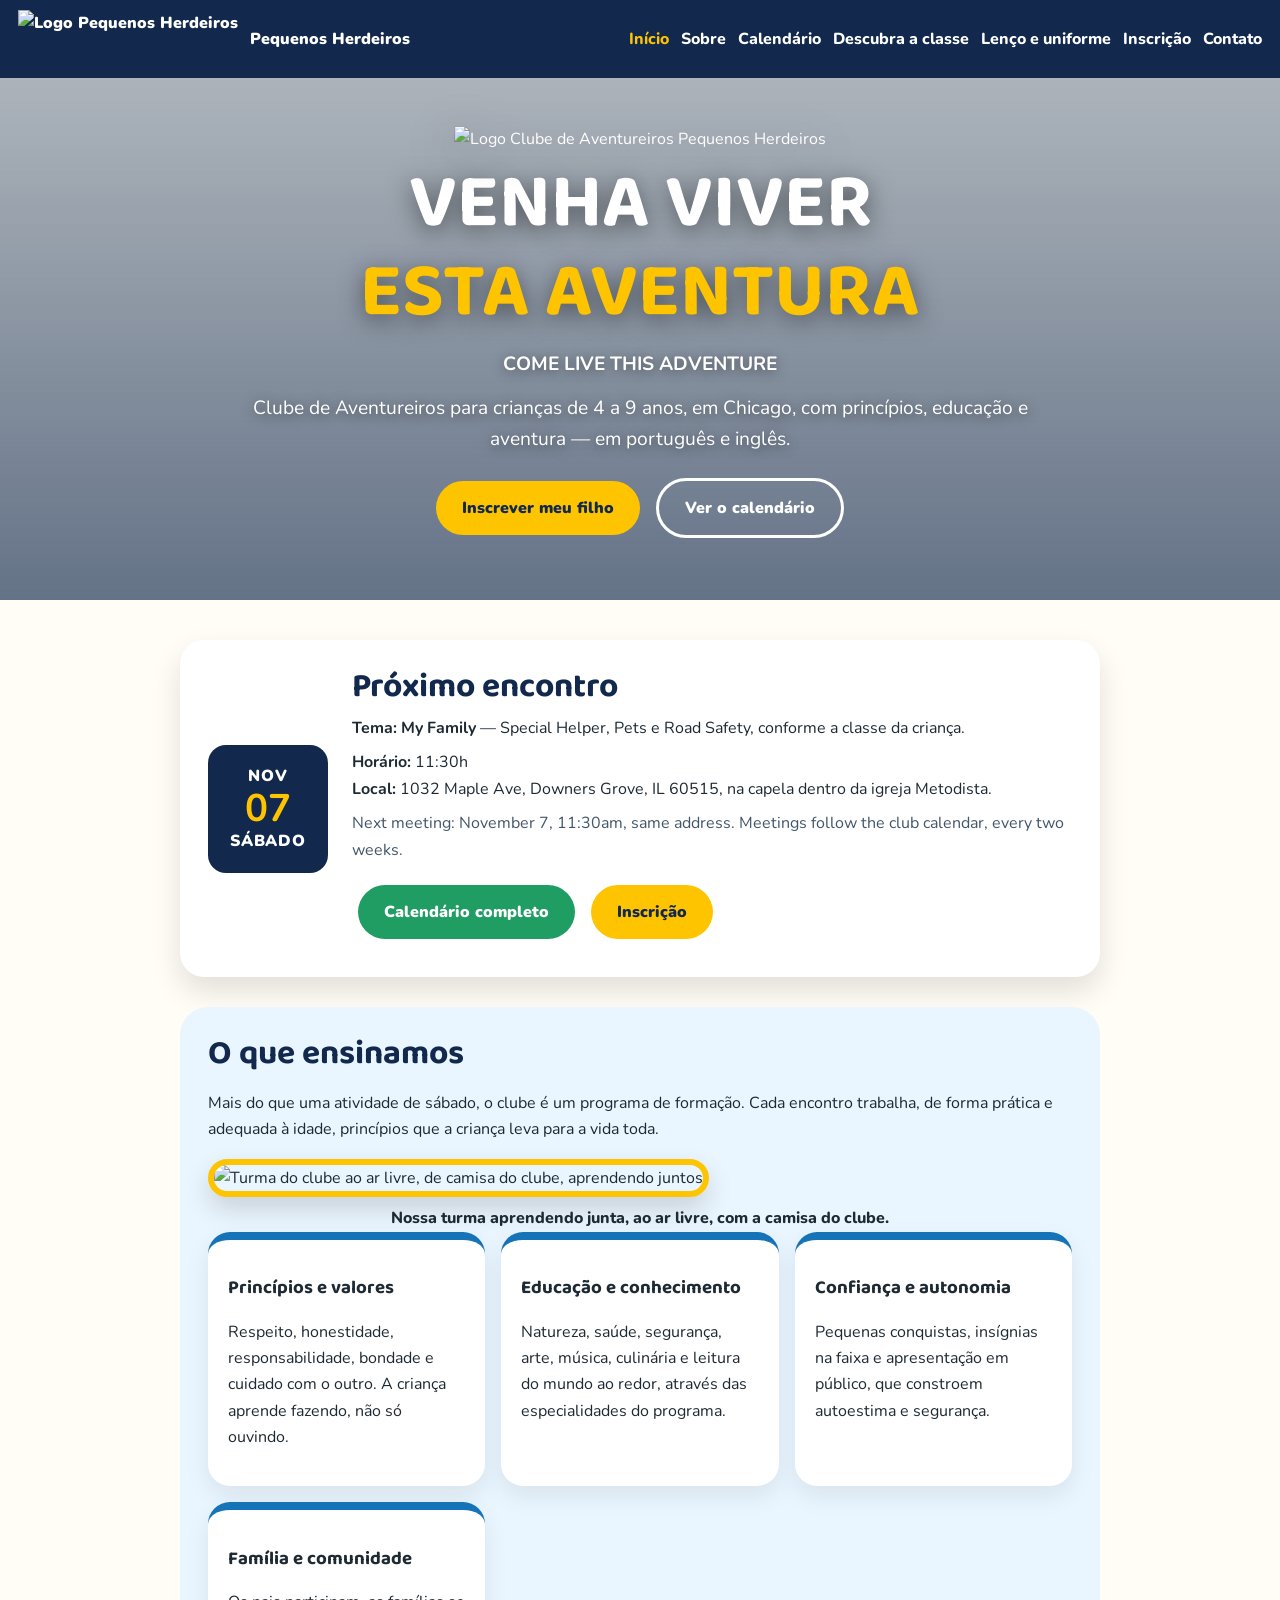
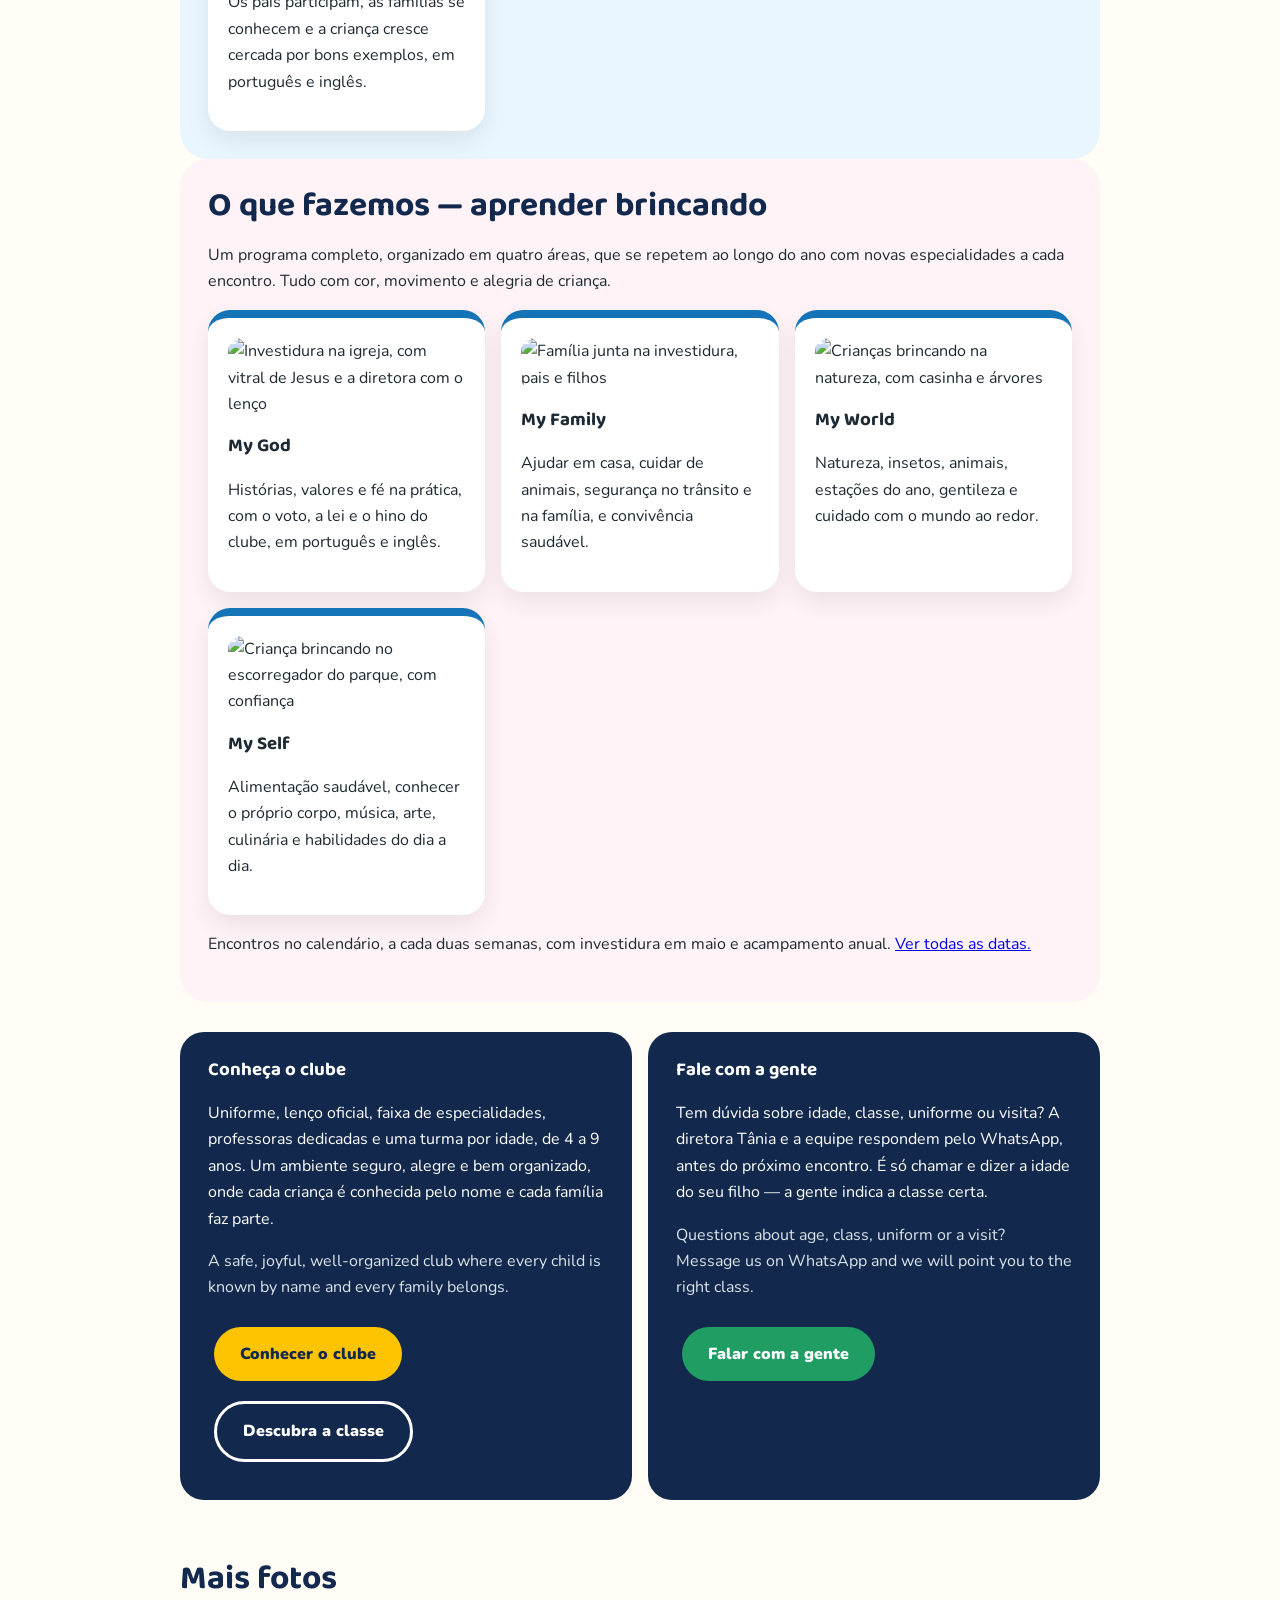
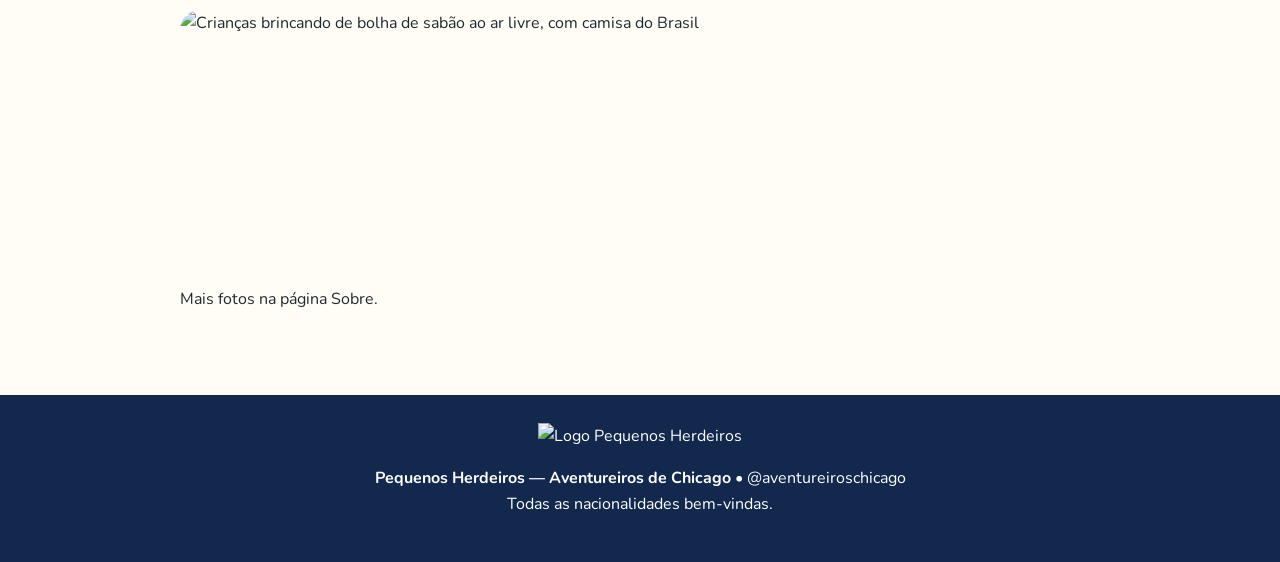
==== index.html @ 2d95417a "Add files via upload" ====
<!DOCTYPE html>
<html lang="pt-BR">
<head>
<meta charset="utf-8"><meta name="viewport" content="width=device-width, initial-scale=1">
<title>Pequenos Herdeiros — Aventureiros de Chicago | Venha viver esta aventura</title>
<meta name="description" content="Clube de Aventureiros Pequenos Herdeiros em Chicago. Encontros no calendário, a cada duas semanas, sábados 11:30h, Downers Grove, IL, crianças de 4 a 9 anos.">
<link href="https://fonts.googleapis.com/css2?family=Baloo+2:wght@600;800&family=Nunito:wght@400;700;900&display=swap" rel="stylesheet">
<link rel="stylesheet" href="style.css">
<style>
.next-card{background:#fff;border-radius:24px;padding:28px;box-shadow:0 14px 30px rgba(0,0,0,.12);display:grid;grid-template-columns:120px 1fr;gap:24px;align-items:center}
.date-box{background:var(--navy);color:#fff;border-radius:18px;text-align:center;padding:18px 10px}
.date-box strong{font-size:2.4rem;line-height:1;display:block;color:var(--yellow)}
.date-box span{font-weight:900;letter-spacing:.05em}
@media(max-width:600px){.next-card{grid-template-columns:1fr}}
.cta-card{background:var(--navy);color:#fff;border-radius:24px;padding:28px}
.cta-card h3{color:#fff;margin-top:0}
.cta-card .en{color:#dbe4ea}
</style>
</head>
<body>
<header>
<a class="logo" href="index.html"><img src="assets/logo.png" alt="Logo Pequenos Herdeiros"> Pequenos Herdeiros</a>
<nav><a class="active" href="index.html">Início</a><a href="sobre.html">Sobre</a><a href="calendario.html">Calendário</a><a href="descubra.html">Descubra a classe</a><a href="lenco-uniforme.html">Lenço e uniforme</a><a href="inscricao.html">Inscrição</a><a href="contato.html">Contato</a></nav>
</header>
<section class="hero">
<img class="hero-logo" src="assets/logo.png" alt="Logo Clube de Aventureiros Pequenos Herdeiros">
<h1>Venha viver<br><em>esta aventura</em></h1>
<p><strong>COME LIVE THIS ADVENTURE</strong></p>
<p>Clube de Aventureiros para crianças de 4 a 9 anos, em Chicago, com princípios, educação e aventura — em português e inglês.</p>
<a class="btn" href="inscricao.html">Inscrever meu filho</a>
<a class="btn btn-outline" href="calendario.html">Ver o calendário</a>
</section>
<main>
<section>
<div class="next-card">
<div class="date-box"><span>NOV</span><strong>07</strong><span>SÁBADO</span></div>
<div>
<h2 style="margin:0 0 8px">Próximo encontro</h2>
<p style="margin:0 0 8px"><strong>Tema: My Family</strong> — Special Helper, Pets e Road Safety, conforme a classe da criança.</p>
<p style="margin:0 0 8px"><strong>Horário:</strong> 11:30h<br><strong>Local:</strong> 1032 Maple Ave, Downers Grove, IL 60515, na capela dentro da igreja Metodista.</p>
<p class="en" style="margin:0 0 12px">Next meeting: November 7, 11:30am, same address. Meetings follow the club calendar, every two weeks.</p>
<a class="btn btn-green" href="calendario.html">Calendário completo</a>
<a class="btn" href="inscricao.html">Inscrição</a>
</div>
</div>
</section>

<section style="background:#eaf6ff;border-radius:28px;padding:28px">
<h2>O que ensinamos</h2>
<p>Mais do que uma atividade de sábado, o clube é um programa de formação. Cada encontro trabalha, de forma prática e adequada à idade, princípios que a criança leva para a vida toda.</p>
<img src="assets/foto2.jpg" alt="Turma do clube ao ar livre, de camisa do clube, aprendendo juntos" style="width:100%;height:320px;object-fit:cover;border-radius:22px;border:6px solid #ffc400;box-shadow:0 12px 26px rgba(0,0,0,.15)">
<p style="text-align:center;font-weight:800;margin:8px 0 0">Nossa turma aprendendo junta, ao ar livre, com a camisa do clube.</p>
<div class="cards">
<div class="card"><h3>Princípios e valores</h3><p>Respeito, honestidade, responsabilidade, bondade e cuidado com o outro. A criança aprende fazendo, não só ouvindo.</p></div>
<div class="card"><h3>Educação e conhecimento</h3><p>Natureza, saúde, segurança, arte, música, culinária e leitura do mundo ao redor, através das especialidades do programa.</p></div>
<div class="card"><h3>Confiança e autonomia</h3><p>Pequenas conquistas, insígnias na faixa e apresentação em público, que constroem autoestima e segurança.</p></div>
<div class="card"><h3>Família e comunidade</h3><p>Os pais participam, as famílias se conhecem e a criança cresce cercada por bons exemplos, em português e inglês.</p></div>
</div>
</section>

<section style="background:#fff3f8;border-radius:28px;padding:28px">
<h2>O que fazemos — aprender brincando</h2>
<p>Um programa completo, organizado em quatro áreas, que se repetem ao longo do ano com novas especialidades a cada encontro. Tudo com cor, movimento e alegria de criança.</p>
<div class="cards">
<div class="card"><img src="assets/foto4.jpg" alt="Investidura na igreja, com vitral de Jesus e a diretora com o lenço" style="width:100%;height:170px;object-fit:cover;border-radius:14px"><h3>My God</h3><p>Histórias, valores e fé na prática, com o voto, a lei e o hino do clube, em português e inglês.</p></div>
<div class="card"><img src="assets/foto7.jpg" alt="Família junta na investidura, pais e filhos" style="width:100%;height:170px;object-fit:cover;border-radius:14px"><h3>My Family</h3><p>Ajudar em casa, cuidar de animais, segurança no trânsito e na família, e convivência saudável.</p></div>
<div class="card"><img src="assets/foto1.jpg" alt="Crianças brincando na natureza, com casinha e árvores" style="width:100%;height:170px;object-fit:cover;border-radius:14px"><h3>My World</h3><p>Natureza, insetos, animais, estações do ano, gentileza e cuidado com o mundo ao redor.</p></div>
<div class="card"><img src="assets/foto8.jpg" alt="Criança brincando no escorregador do parque, com confiança" style="width:100%;height:170px;object-fit:cover;border-radius:14px"><h3>My Self</h3><p>Alimentação saudável, conhecer o próprio corpo, música, arte, culinária e habilidades do dia a dia.</p></div>
</div>
<p>Encontros no calendário, a cada duas semanas, com investidura em maio e acampamento anual. <a href="calendario.html">Ver todas as datas.</a></p>
</section>

<section>
<div class="cards">
<div class="cta-card">
<h3>Conheça o clube</h3>
<p>Uniforme, lenço oficial, faixa de especialidades, professoras dedicadas e uma turma por idade, de 4 a 9 anos. Um ambiente seguro, alegre e bem organizado, onde cada criança é conhecida pelo nome e cada família faz parte.</p>
<p class="en">A safe, joyful, well-organized club where every child is known by name and every family belongs.</p>
<a class="btn" href="sobre.html">Conhecer o clube</a>
<a class="btn btn-outline" href="descubra.html">Descubra a classe</a>
</div>
<div class="cta-card">
<h3>Fale com a gente</h3>
<p>Tem dúvida sobre idade, classe, uniforme ou visita? A diretora Tânia e a equipe respondem pelo WhatsApp, antes do próximo encontro. É só chamar e dizer a idade do seu filho — a gente indica a classe certa.</p>
<p class="en">Questions about age, class, uniform or a visit? Message us on WhatsApp and we will point you to the right class.</p>
<a class="btn btn-green" href="contato.html">Falar com a gente</a>
</div>
</div>
</section>

<section>
<h2>Mais fotos</h2>
<div class="gallery">
<img src="assets/foto5.jpg" alt="Crianças brincando de bolha de sabão ao ar livre, com camisa do Brasil">
</div>
<p>Mais fotos na página Sobre.</p></section>
</main>
<footer><img src="assets/logo.png" alt="Logo Pequenos Herdeiros"><p><strong>Pequenos Herdeiros — Aventureiros de Chicago</strong> • @aventureiroschicago<br>Todas as nacionalidades bem-vindas.</p></footer>
</body>
</html>
---- style.css ----
:root{--navy:#12294d;--blue:#1573b8;--yellow:#ffc400;--pink:#ff5d8f;--green:#1f9d63;--text:#1e2a33}
*{box-sizing:border-box} body{margin:0;font-family:'Nunito',system-ui,Arial,sans-serif;color:var(--text);line-height:1.65;background:#fffdf5}
h1,h2,h3{font-family:'Baloo 2',system-ui,sans-serif;line-height:1.15}
header{position:sticky;top:0;z-index:20;background:var(--navy);color:#fff;padding:10px 18px;display:flex;justify-content:space-between;align-items:center;flex-wrap:wrap;gap:10px}
.logo{display:flex;align-items:center;gap:12px;color:#fff;text-decoration:none;font-weight:900}
.logo img{height:58px;width:auto}
nav a{color:#fff;text-decoration:none;font-weight:800;margin-left:12px}
nav a.active{color:var(--yellow)}
.hero{background:linear-gradient(180deg,rgba(18,41,77,.35),rgba(18,41,77,.65)),url('assets/foto3.jpg') center/cover no-repeat;color:#fff;text-align:center;padding:48px 20px 52px}
.hero-logo{width:190px;height:auto;filter:drop-shadow(0 12px 24px rgba(0,0,0,.35))}
.hero h1{font-size:clamp(2.6rem,8vw,4.8rem);margin:8px 0;text-transform:uppercase;text-shadow:0 5px 24px rgba(0,0,0,.5)}
.hero h1 em{color:var(--yellow);font-style:normal}
.hero p{font-size:1.2rem;text-shadow:0 2px 12px rgba(0,0,0,.5);max-width:780px;margin:12px auto}
.btn{display:inline-block;background:var(--yellow);color:#12294d;padding:14px 26px;border-radius:999px;font-weight:900;text-decoration:none;margin:10px 6px}
.btn-green{background:var(--green);color:#fff}
.btn-outline{background:transparent;color:#fff;border:3px solid #fff}
main{max-width:960px;margin:0 auto;padding:10px 20px 36px}
section{padding:30px 0}
h2{font-size:2.1rem;color:var(--navy);margin:0 0 12px}
.en{color:#42566a}
.pill{display:inline-block;background:var(--yellow);padding:6px 14px;border-radius:999px;font-weight:900}
.cards{display:grid;grid-template-columns:repeat(auto-fit,minmax(230px,1fr));gap:16px}
.card{background:#fff;border-radius:22px;padding:20px;box-shadow:0 10px 24px rgba(0,0,0,.08);border-top:8px solid var(--blue)}
.card img{width:100%;height:260px;object-fit:cover;border-radius:14px}
.gallery{display:grid;grid-template-columns:repeat(auto-fit,minmax(220px,1fr));gap:14px}
.gallery img{width:100%;height:260px;object-fit:cover;border-radius:20px}
table{width:100%;border-collapse:collapse;background:#fff;border-radius:16px;overflow:hidden;box-shadow:0 8px 20px rgba(0,0,0,.08)}
th,td{padding:10px 12px;text-align:left;border-bottom:1px solid #eef2f5}
th{background:var(--navy);color:#fff}
.brasil{background:linear-gradient(135deg,#0f7a3d,#ffc400);color:#fff;border-radius:24px;padding:28px}
.brasil h2{color:#fff} .brasil .en{color:#fff}
.visit{background:#fff8dc;border:4px dashed var(--yellow);border-radius:24px;padding:26px;text-align:center}
.links a{display:block;background:#fff;border-radius:14px;padding:15px 16px;margin:10px 0;font-weight:900;text-decoration:none;color:var(--navy);box-shadow:0 6px 16px rgba(0,0,0,.08)}
form label{display:block;font-weight:900;margin:12px 0 4px}
form input,form select,form textarea{width:100%;padding:12px;border:2px solid #dbe4ea;border-radius:12px;font:inherit}
form button{background:var(--green);color:#fff;border:0;padding:14px 26px;border-radius:999px;font-weight:900;cursor:pointer;margin-top:14px;font-size:1.05rem}
.note{background:#fff3cd;border-radius:12px;padding:12px}
footer{background:var(--navy);color:#fff;text-align:center;padding:28px 20px}
footer img{width:120px;height:auto}
footer a{color:#ffe27a}
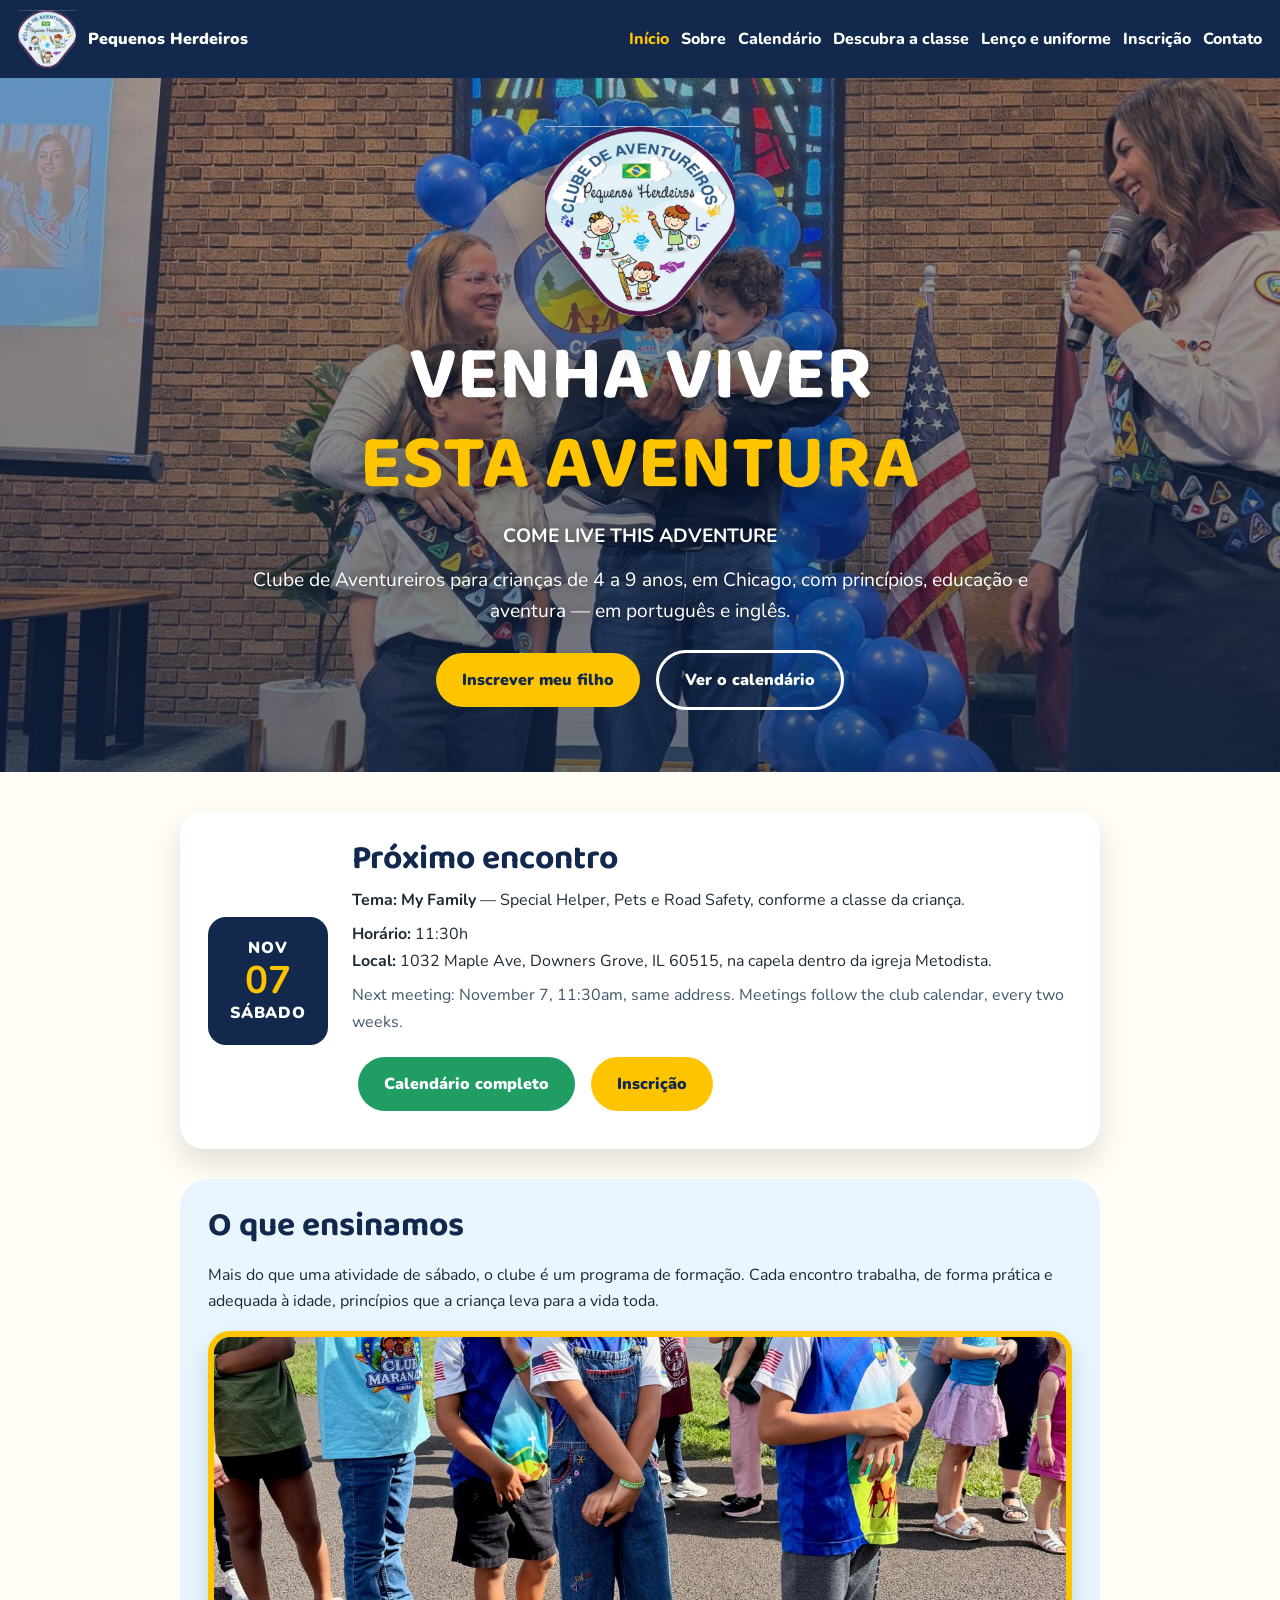
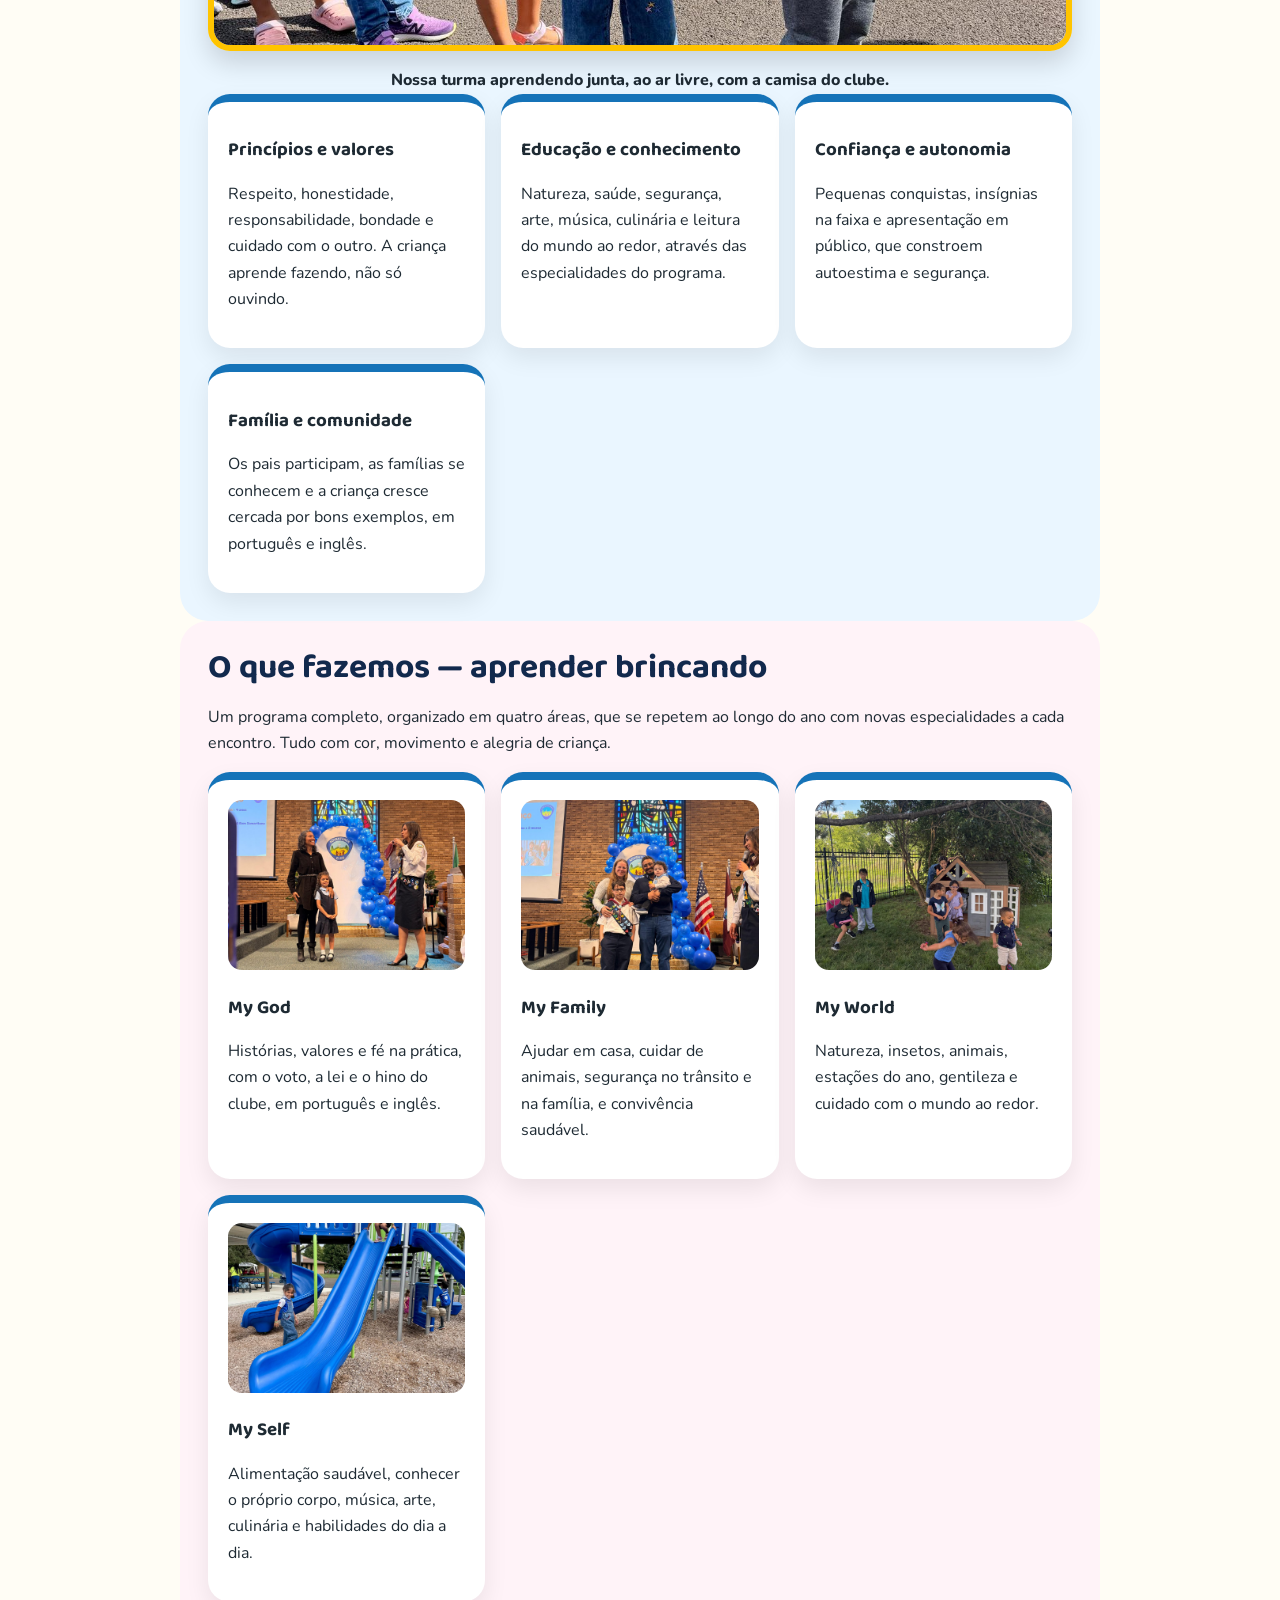
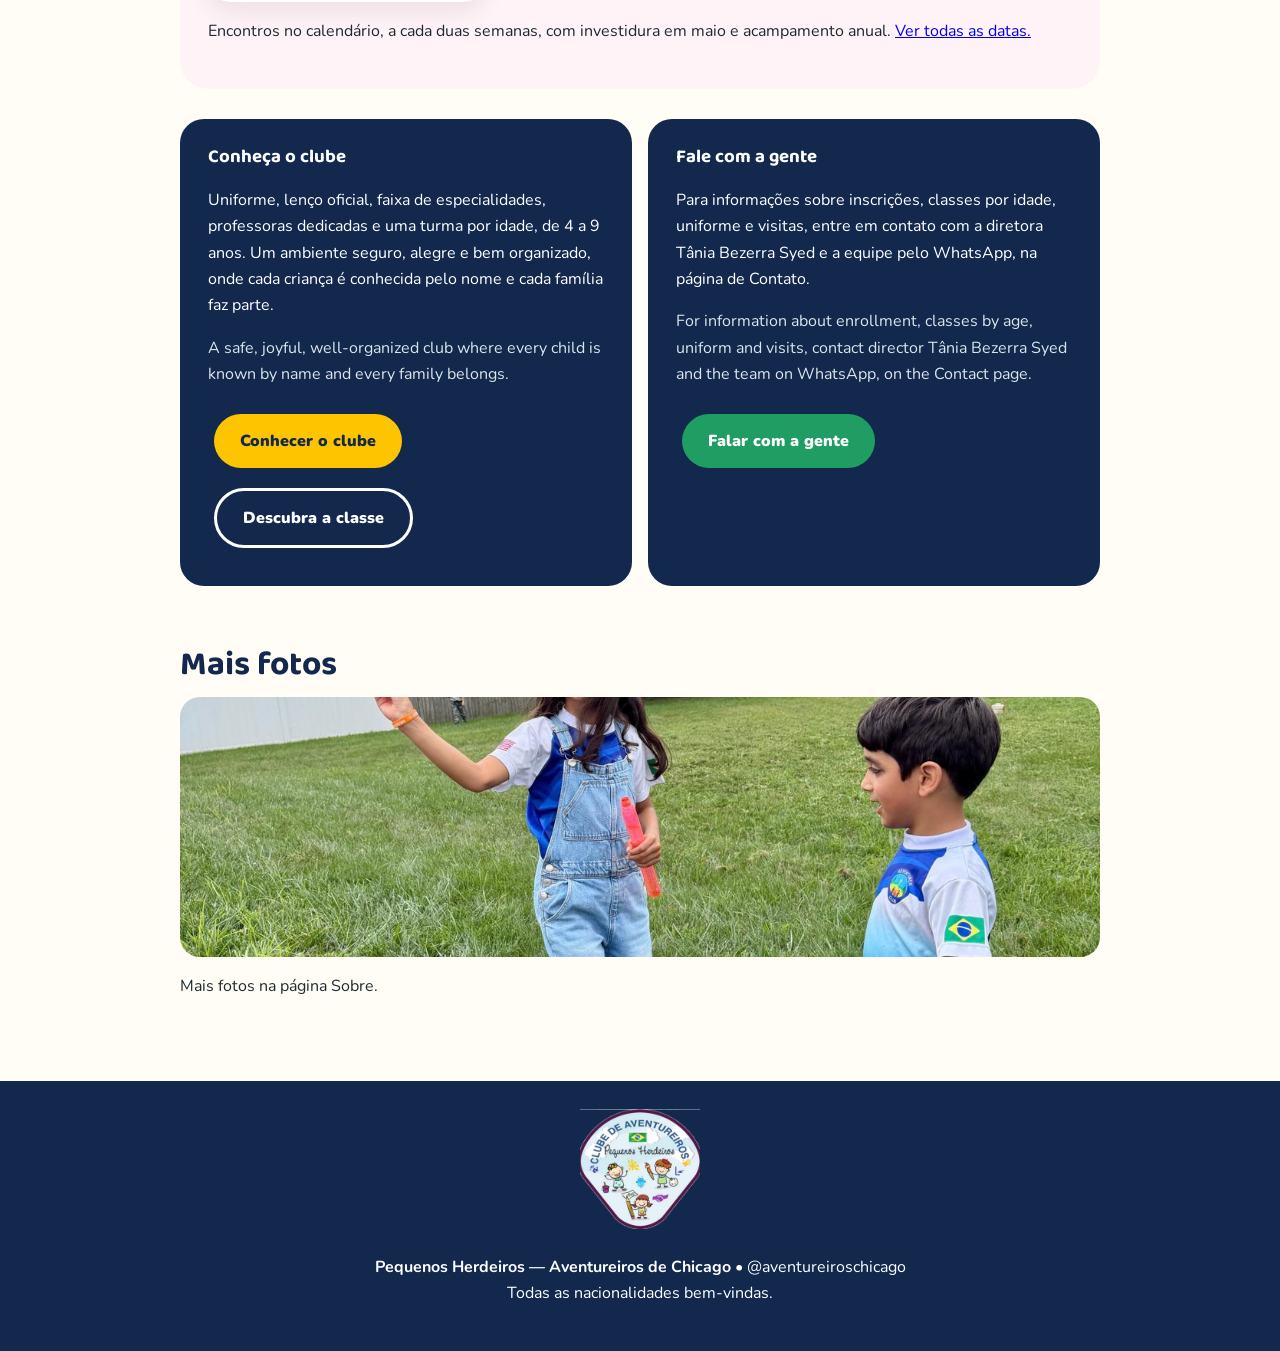
==== commit 65b3c255: "Update home page contact text (Fale com a gente)" ====
--- a/index.html
+++ b/index.html
@@ -81,8 +81,8 @@
 </div>
 <div class="cta-card">
 <h3>Fale com a gente</h3>
-<p>Tem dúvida sobre idade, classe, uniforme ou visita? A diretora Tânia e a equipe respondem pelo WhatsApp, antes do próximo encontro. É só chamar e dizer a idade do seu filho — a gente indica a classe certa.</p>
-<p class="en">Questions about age, class, uniform or a visit? Message us on WhatsApp and we will point you to the right class.</p>
+<p>Para informações sobre inscrições, classes por idade, uniforme e visitas, entre em contato com a diretora Tânia Bezerra Syed e a equipe pelo WhatsApp, na página de Contato.</p>
+<p class="en">For information about enrollment, classes by age, uniform and visits, contact director Tânia Bezerra Syed and the team on WhatsApp, on the Contact page.</p>
 <a class="btn btn-green" href="contato.html">Falar com a gente</a>
 </div>
 </div>
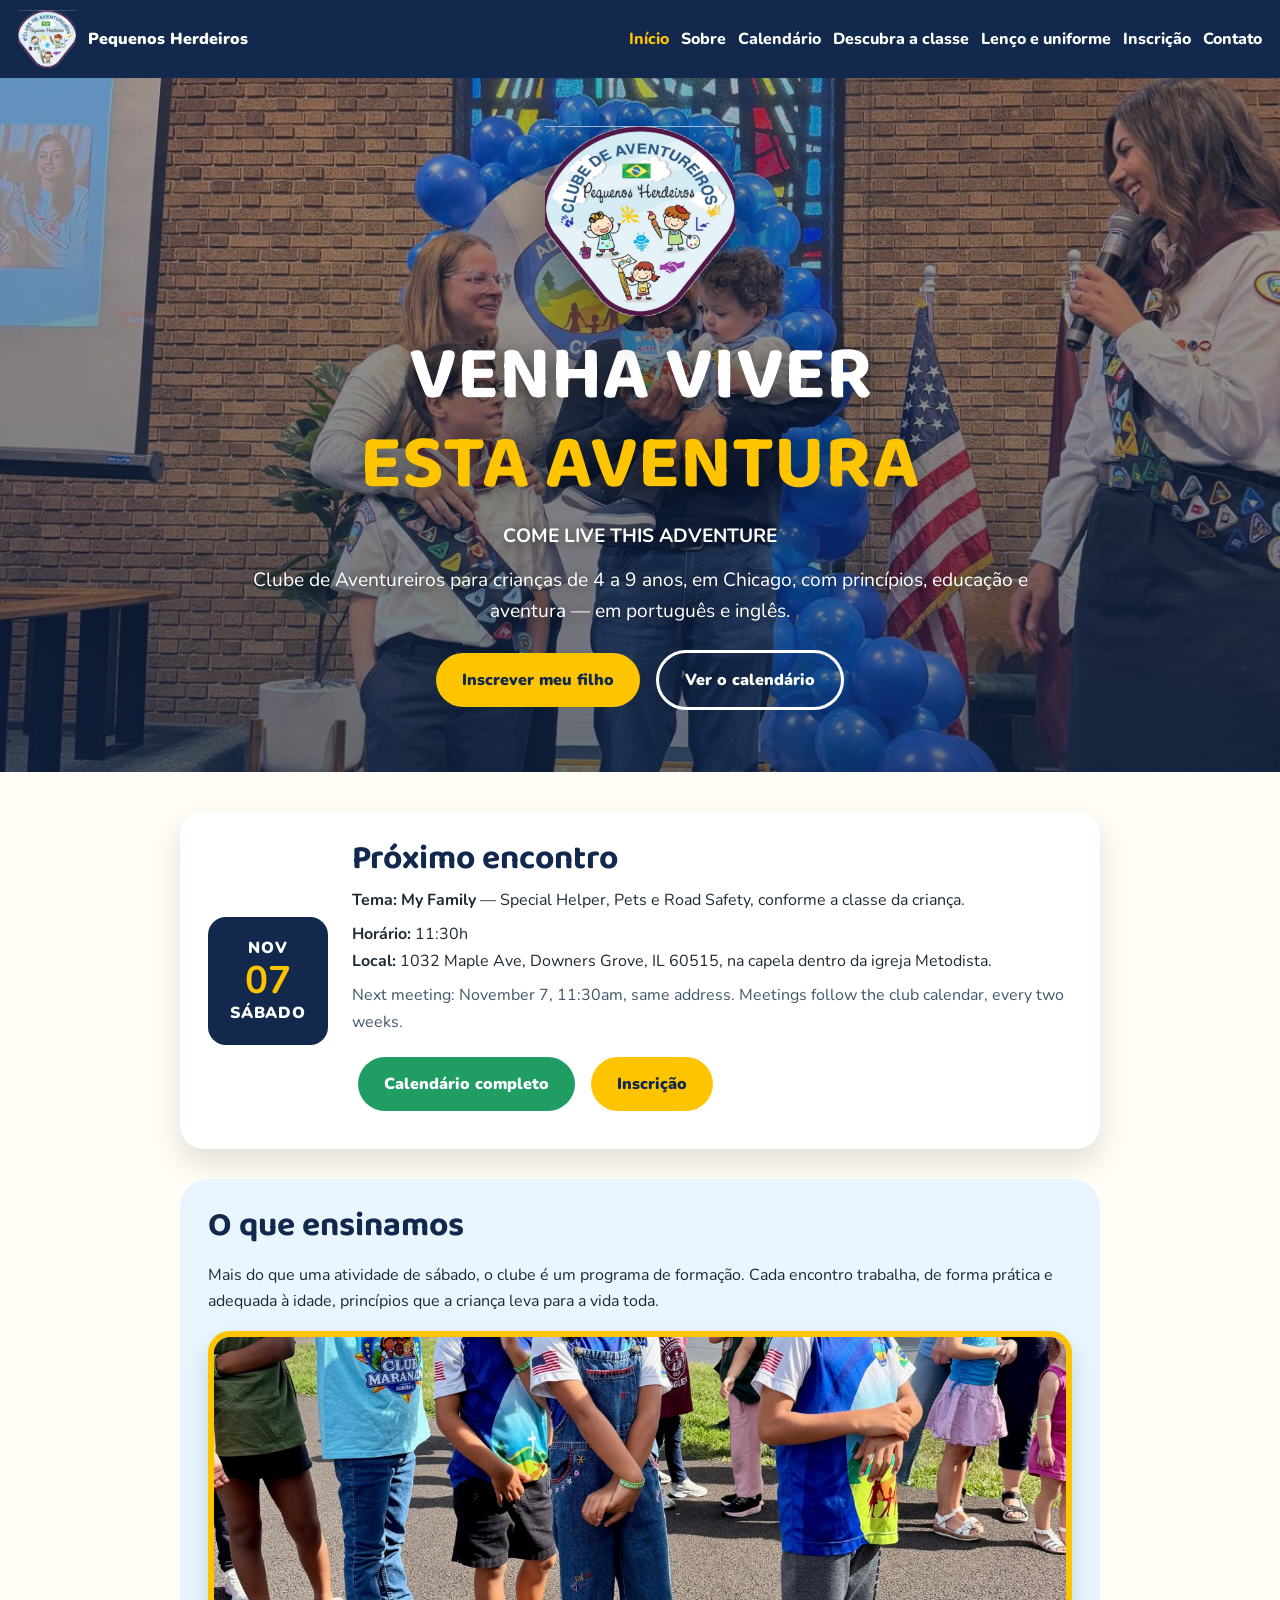
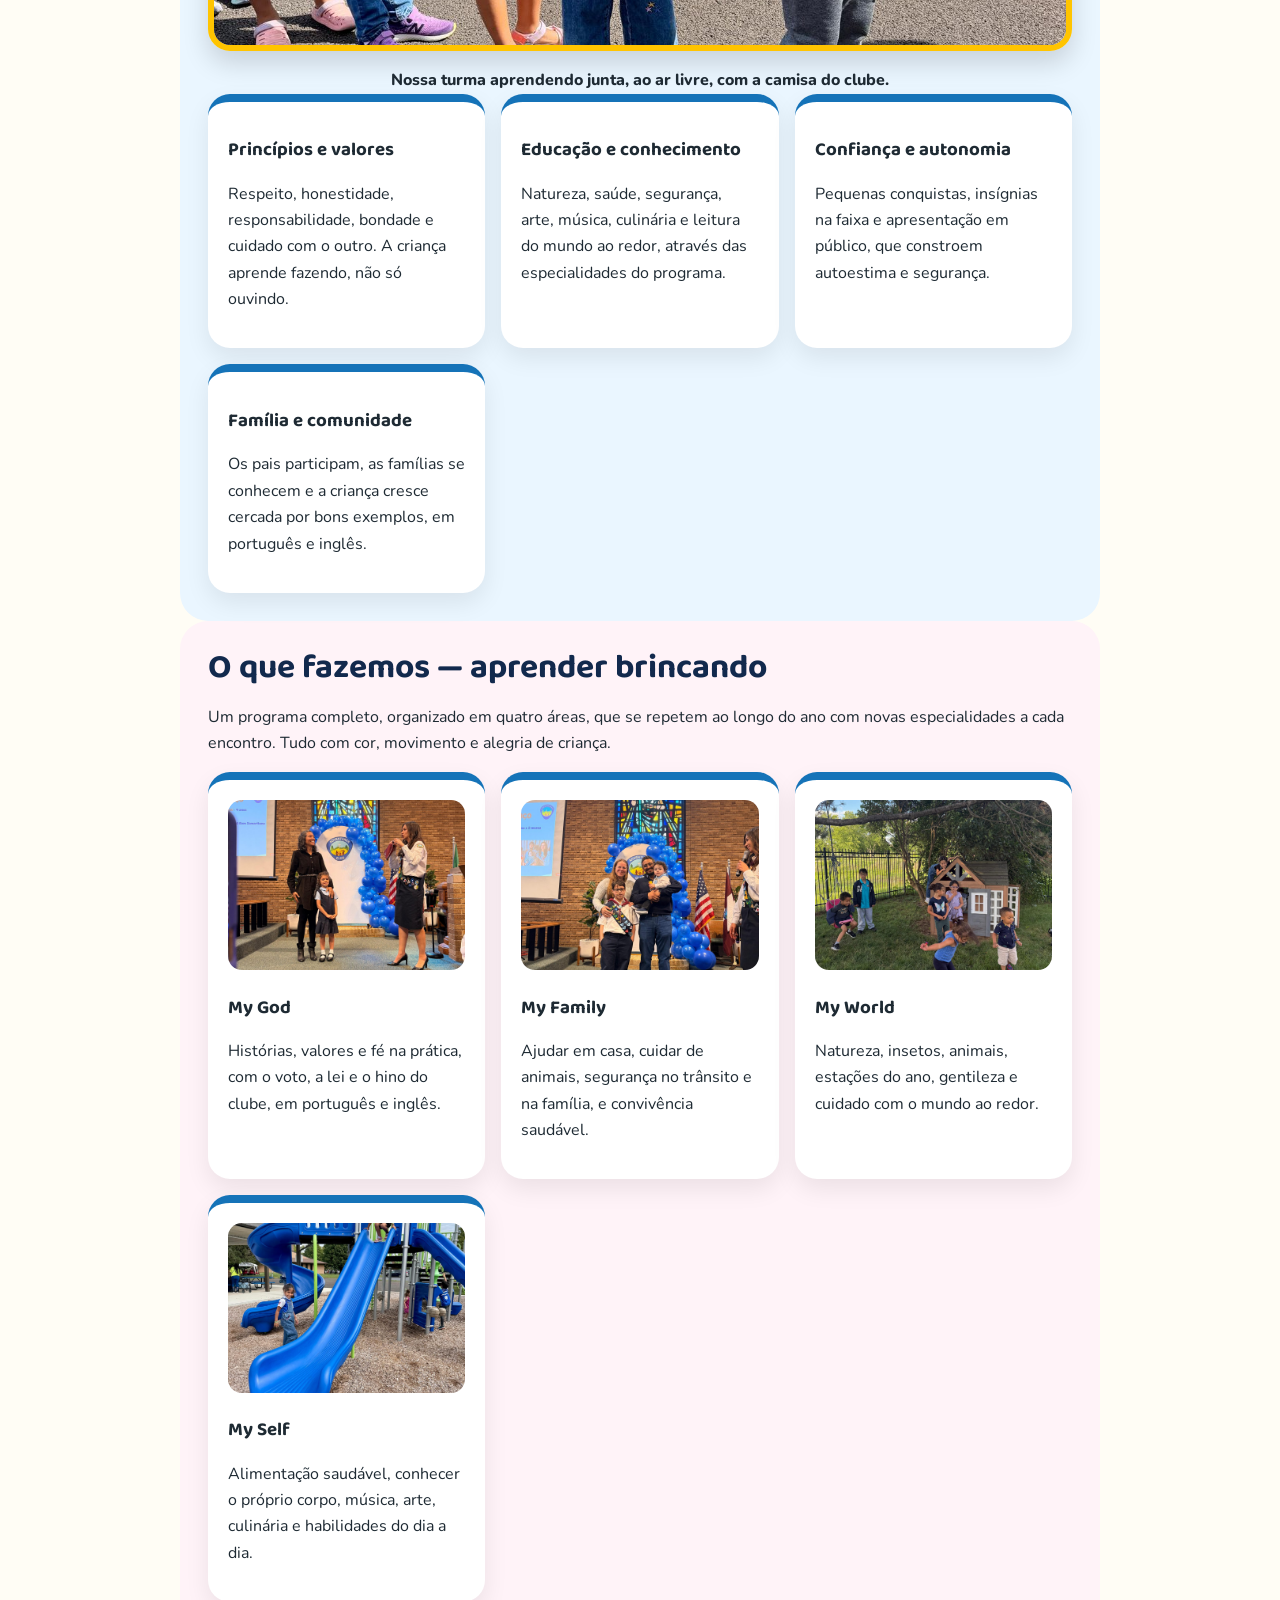
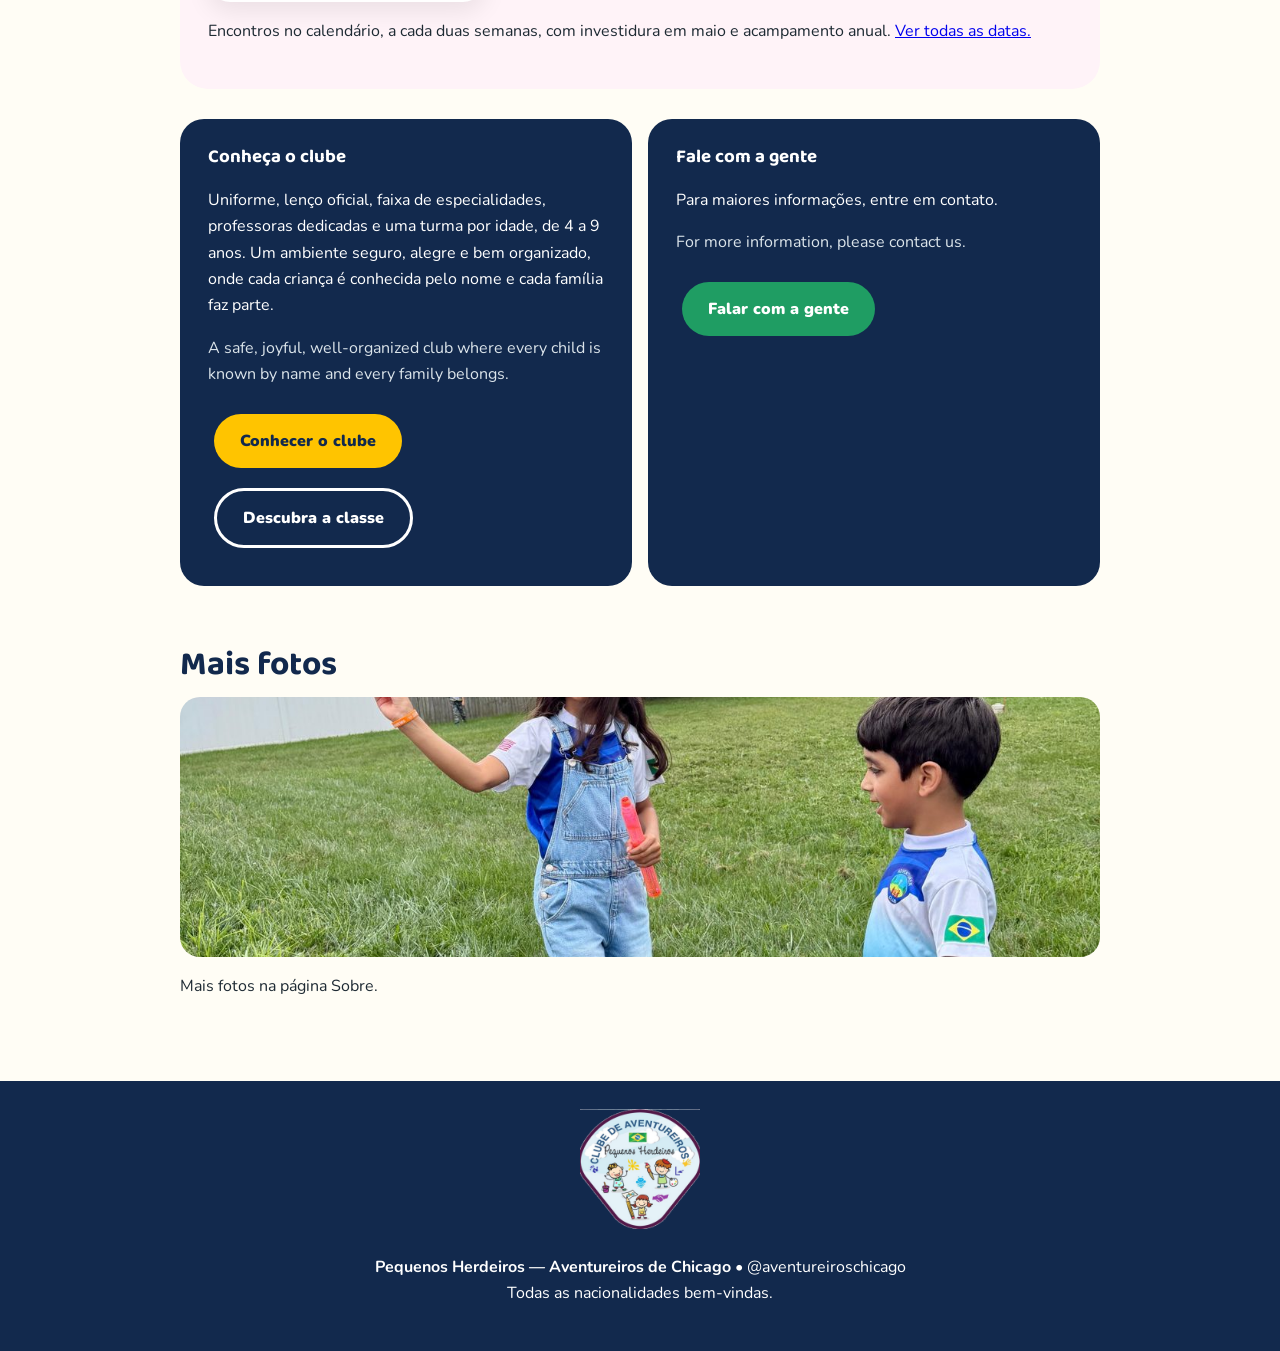
==== commit 304d2a86: "Update home, enrollment, contact, calendar and discover pages with visitor-facing text" ====
--- a/index.html
+++ b/index.html
@@ -81,8 +81,8 @@
 </div>
 <div class="cta-card">
 <h3>Fale com a gente</h3>
-<p>Para informações sobre inscrições, classes por idade, uniforme e visitas, entre em contato com a diretora Tânia Bezerra Syed e a equipe pelo WhatsApp, na página de Contato.</p>
-<p class="en">For information about enrollment, classes by age, uniform and visits, contact director Tânia Bezerra Syed and the team on WhatsApp, on the Contact page.</p>
+<p>Para maiores informações, entre em contato.</p>
+<p class="en">For more information, please contact us.</p>
 <a class="btn btn-green" href="contato.html">Falar com a gente</a>
 </div>
 </div>
